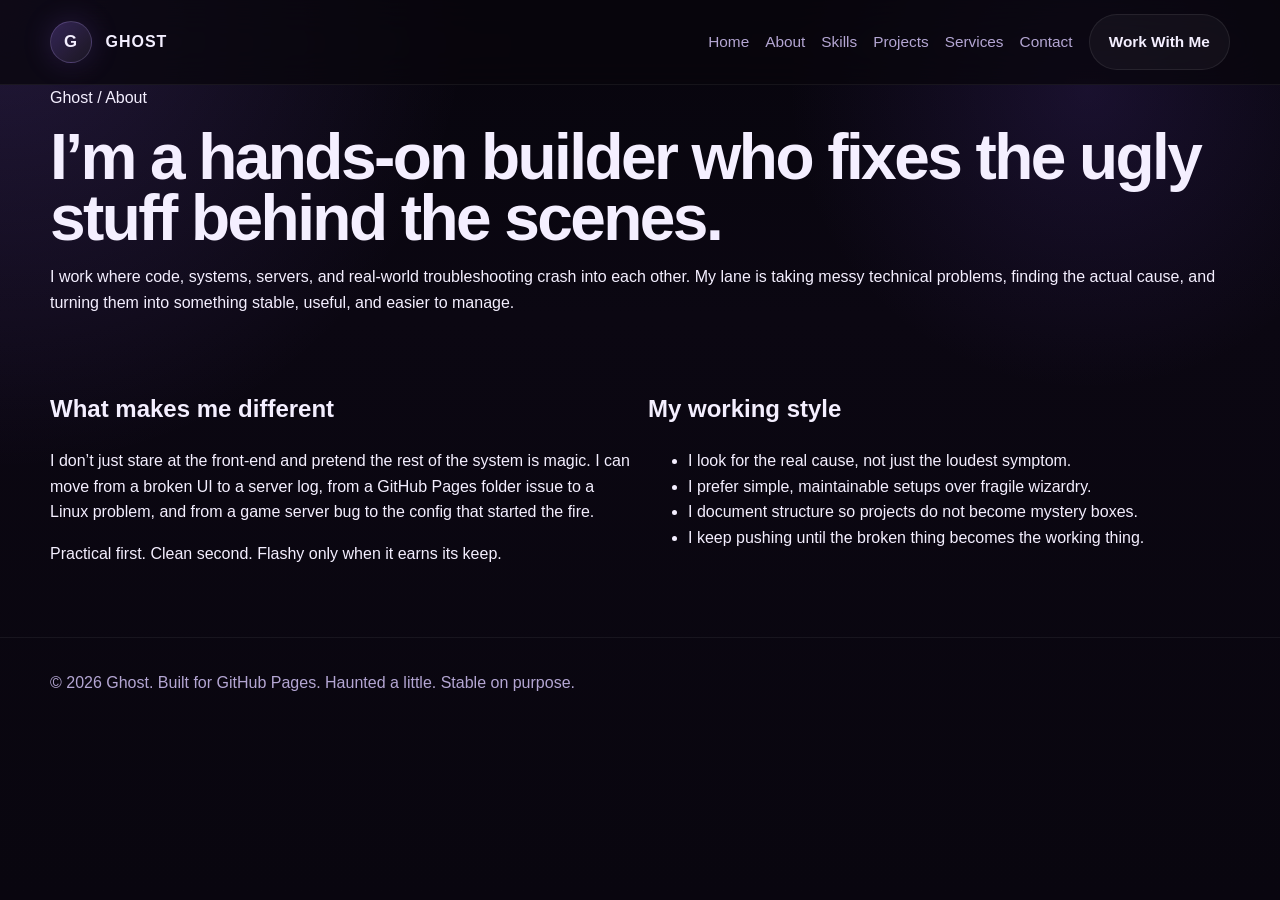
==== about/index.html @ 7b154790 "adding pages" ====
<!DOCTYPE html>
<html lang="en">
<head>
  <meta charset="UTF-8" />
  <meta name="viewport" content="width=device-width, initial-scale=1.0" />
  <title>About Ghost | Builder, Troubleshooter, Systems Tinkerer</title>
  <meta name="description" content="Learn about Ghost's practical technical background across game servers, Linux, networking, and web projects." />
  <link rel="stylesheet" href="../assets/css/style.css" />
</head>
<body>
  <header class="topbar">
    <div class="container nav">
      <a class="brand" href="../" aria-label="Ghost home">
        <span class="brand-mark">G</span>
        <span>Ghost</span>
      </a>

      <nav class="nav-links" aria-label="Primary navigation">
        <a href="../">Home</a>
        <a href="../about/" class="active">About</a>
        <a href="../skills/">Skills</a>
        <a href="../projects/">Projects</a>
        <a href="../services/">Services</a>
        <a href="../contact/">Contact</a>
        <a class="button secondary" href="../contact/">Work With Me</a>
      </nav>
    </div>
  </header>

  <main>
    <section class="page-hero">
      <div class="container">
        <span class="breadcrumb">Ghost / About</span>
        <h1>I’m a hands-on builder who fixes the ugly stuff behind the scenes.</h1>
        <p>
          I work where code, systems, servers, and real-world troubleshooting crash into each other.
          My lane is taking messy technical problems, finding the actual cause, and turning them into something stable, useful, and easier to manage.
        </p>
      </div>
    </section>

    <section class="section">
      <div class="container grid two">
        <article class="page-card-large">
          <h2>What makes me different</h2>
          <p>
            I don’t just stare at the front-end and pretend the rest of the system is magic.
            I can move from a broken UI to a server log, from a GitHub Pages folder issue to a Linux problem,
            and from a game server bug to the config that started the fire.
          </p>
          <div class="callout">Practical first. Clean second. Flashy only when it earns its keep.</div>
        </article>

        <article class="page-card-large">
          <h2>My working style</h2>
          <ul class="feature-list">
            <li>I look for the real cause, not just the loudest symptom.</li>
            <li>I prefer simple, maintainable setups over fragile wizardry.</li>
            <li>I document structure so projects do not become mystery boxes.</li>
            <li>I keep pushing until the broken thing becomes the working thing.</li>
          </ul>
        </article>
      </div>
    </section>
  </main>

  <footer>
    <div class="container">
      <p>© <span id="year"></span> Ghost. Built for GitHub Pages. Haunted a little. Stable on purpose.</p>
    </div>
  </footer>

  <script src="../assets/js/main.js"></script>
</body>
</html>
---- assets/css/style.css ----
:root {
      --bg: #0a0711;
      --bg-soft: #130d1f;
      --panel: rgba(19, 13, 31, 0.86);
      --panel-2: rgba(27, 18, 44, 0.88);
      --line: rgba(176, 132, 255, 0.18);
      --text: #f4efff;
      --muted: #b4a6d3;
      --accent: #9b6dff;
      --accent-2: #c9b2ff;
      --success: #84ffcc;
      --shadow: 0 20px 50px rgba(0, 0, 0, 0.45);
      --radius: 22px;
      --radius-sm: 14px;
      --max: 1180px;
    }

    * {
      box-sizing: border-box;
    }

    html {
      scroll-behavior: smooth;
    }

    body {
      margin: 0;
      font-family: Inter, Segoe UI, Roboto, Helvetica, Arial, sans-serif;
      background:
        radial-gradient(circle at top left, rgba(155, 109, 255, 0.18), transparent 30%),
        radial-gradient(circle at 85% 10%, rgba(88, 56, 160, 0.22), transparent 22%),
        linear-gradient(180deg, #07050d 0%, #0b0712 35%, #09060f 100%);
      color: var(--text);
      line-height: 1.6;
      min-height: 100vh;
    }

    a {
      color: inherit;
      text-decoration: none;
    }

    img {
      max-width: 100%;
      display: block;
    }

    .container {
      width: min(var(--max), calc(100% - 2rem));
      margin: 0 auto;
    }

    .topbar {
      position: sticky;
      top: 0;
      z-index: 50;
      backdrop-filter: blur(18px);
      background: rgba(8, 6, 13, 0.75);
      border-bottom: 1px solid rgba(255, 255, 255, 0.06);
    }

    .nav {
      display: flex;
      align-items: center;
      justify-content: space-between;
      gap: 1rem;
      padding: 0.9rem 0;
    }

    .brand {
      display: flex;
      align-items: center;
      gap: 0.85rem;
      font-weight: 800;
      letter-spacing: 0.06em;
      text-transform: uppercase;
    }

    .brand-mark {
      width: 42px;
      height: 42px;
      border-radius: 50%;
      display: grid;
      place-items: center;
      font-size: 1.05rem;
      background: linear-gradient(135deg, rgba(155, 109, 255, 0.28), rgba(255,255,255,0.06));
      border: 1px solid rgba(201, 178, 255, 0.22);
      box-shadow: 0 0 30px rgba(155, 109, 255, 0.18);
    }

    .nav-links {
      display: flex;
      align-items: center;
      gap: 1rem;
      flex-wrap: wrap;
    }

    .nav-links a {
      color: var(--muted);
      font-size: 0.96rem;
      transition: 0.2s ease;
    }

    .nav-links a:hover,
    .nav-links a:focus {
      color: var(--text);
    }

    .button,
    button {
      border: 0;
      cursor: pointer;
      border-radius: 999px;
      padding: 0.9rem 1.2rem;
      font-weight: 700;
      transition: 0.22s ease;
    }

    .button.primary {
      background: linear-gradient(135deg, var(--accent), #6f41e6);
      color: white;
      box-shadow: 0 10px 30px rgba(104, 56, 224, 0.35);
    }

    .button.primary:hover {
      transform: translateY(-2px);
      box-shadow: 0 14px 36px rgba(104, 56, 224, 0.45);
    }

    .button.secondary {
      background: rgba(255,255,255,0.04);
      color: var(--text);
      border: 1px solid rgba(255,255,255,0.08);
    }

    .button.secondary:hover {
      background: rgba(255,255,255,0.08);
      transform: translateY(-2px);
    }

    .hero {
      padding: 5rem 0 3rem;
    }

    .hero-grid {
      display: grid;
      grid-template-columns: 1.15fr 0.85fr;
      gap: 2rem;
      align-items: center;
    }

    .eyebrow {
      display: inline-flex;
      align-items: center;
      gap: 0.5rem;
      color: var(--accent-2);
      font-weight: 700;
      text-transform: uppercase;
      letter-spacing: 0.12em;
      font-size: 0.8rem;
      padding: 0.45rem 0.7rem;
      border-radius: 999px;
      background: rgba(155, 109, 255, 0.1);
      border: 1px solid rgba(155, 109, 255, 0.18);
    }

    h1 {
      font-size: clamp(2.4rem, 5vw, 5rem);
      line-height: 0.95;
      margin: 1rem 0;
      letter-spacing: -0.04em;
    }

    .hero p {
      color: var(--muted);
      font-size: 1.08rem;
      max-width: 62ch;
      margin-bottom: 1.4rem;
    }

    .hero-actions {
      display: flex;
      gap: 0.85rem;
      flex-wrap: wrap;
      margin-bottom: 1.5rem;
    }

    .stats {
      display: grid;
      grid-template-columns: repeat(3, 1fr);
      gap: 0.9rem;
      margin-top: 1.2rem;
    }

    .stat {
      padding: 1rem;
      background: rgba(255,255,255,0.03);
      border: 1px solid rgba(255,255,255,0.06);
      border-radius: var(--radius-sm);
    }

    .stat strong {
      display: block;
      font-size: 1.35rem;
      margin-bottom: 0.15rem;
    }

    .hero-card {
      position: relative;
      background: linear-gradient(180deg, rgba(25, 17, 40, 0.96), rgba(14, 10, 23, 0.96));
      border: 1px solid var(--line);
      border-radius: 30px;
      padding: 1.35rem;
      box-shadow: var(--shadow);
      overflow: hidden;
    }

    .hero-card::before {
      content: "";
      position: absolute;
      inset: -35% auto auto -10%;
      width: 220px;
      height: 220px;
      border-radius: 50%;
      background: radial-gradient(circle, rgba(155,109,255,0.24), transparent 70%);
      pointer-events: none;
    }

    .ghost-orb {
      border-radius: 26px;
      min-height: 360px;
      background:
        radial-gradient(circle at 50% 35%, rgba(255,255,255,0.12), transparent 16%),
        radial-gradient(circle at 50% 20%, rgba(185,145,255,0.25), transparent 25%),
        linear-gradient(180deg, rgba(155,109,255,0.15), rgba(255,255,255,0.02));
      border: 1px solid rgba(255,255,255,0.06);
      display: grid;
      place-items: center;
      padding: 1rem;
      text-align: center;
    }

    .ghost {
      width: min(260px, 78%);
      aspect-ratio: 1 / 1.05;
      position: relative;
      filter: drop-shadow(0 25px 45px rgba(107, 56, 224, 0.4));
      animation: floaty 4.2s ease-in-out infinite;
    }

    .ghost-body {
      position: absolute;
      inset: 0;
      background: linear-gradient(180deg, #f6f2ff 0%, #d8c7ff 55%, #b993ff 100%);
      border-radius: 45% 45% 34% 34% / 38% 38% 26% 26%;
      clip-path: polygon(17% 0%, 83% 0%, 100% 45%, 100% 80%, 87% 73%, 77% 86%, 63% 72%, 50% 88%, 36% 72%, 22% 86%, 12% 73%, 0% 80%, 0% 45%);
    }

    .ghost-face {
      position: absolute;
      inset: 0;
    }

    .eye {
      position: absolute;
      width: 16%;
      aspect-ratio: 1;
      border-radius: 50%;
      background: #1b1430;
      top: 34%;
    }

    .eye.left { left: 29%; }
    .eye.right { right: 29%; }

    .mouth {
      position: absolute;
      width: 16%;
      height: 12%;
      left: 42%;
      top: 53%;
      border-radius: 0 0 50px 50px;
      background: #1b1430;
    }

    .badge-stack {
      display: grid;
      grid-template-columns: repeat(2, 1fr);
      gap: 0.75rem;
      margin-top: 1rem;
    }

    .badge {
      padding: 0.85rem;
      border-radius: 16px;
      background: rgba(255,255,255,0.045);
      border: 1px solid rgba(255,255,255,0.07);
      color: var(--muted);
      font-size: 0.95rem;
    }

    .section {
      padding: 2.4rem 0;
    }

    .section-header {
      display: flex;
      justify-content: space-between;
      align-items: end;
      gap: 1rem;
      margin-bottom: 1.3rem;
      flex-wrap: wrap;
    }

    .section-header h2 {
      font-size: clamp(1.6rem, 3vw, 2.6rem);
      margin: 0;
      letter-spacing: -0.03em;
    }

    .section-header p {
      margin: 0;
      color: var(--muted);
      max-width: 65ch;
    }

    .grid {
      display: grid;
      gap: 1rem;
    }

    .grid.two {
      grid-template-columns: repeat(2, 1fr);
    }

    .grid.three {
      grid-template-columns: repeat(3, 1fr);
    }

    .card {
      background: var(--panel);
      border: 1px solid var(--line);
      border-radius: var(--radius);
      padding: 1.25rem;
      box-shadow: var(--shadow);
    }

    .card h3 {
      margin-top: 0;
      margin-bottom: 0.5rem;
      font-size: 1.15rem;
    }

    .card p {
      color: var(--muted);
      margin: 0;
    }

    .pill-row {
      display: flex;
      flex-wrap: wrap;
      gap: 0.6rem;
      margin-top: 1rem;
    }

    .pill {
      padding: 0.5rem 0.8rem;
      border-radius: 999px;
      background: rgba(155, 109, 255, 0.12);
      border: 1px solid rgba(155, 109, 255, 0.18);
      color: var(--accent-2);
      font-size: 0.92rem;
      font-weight: 600;
    }

    .skill-list {
      list-style: none;
      padding: 0;
      margin: 0;
      display: grid;
      gap: 0.8rem;
    }

    .skill-list li {
      display: flex;
      align-items: start;
      gap: 0.8rem;
      color: var(--muted);
      padding: 0.9rem 0;
      border-bottom: 1px solid rgba(255,255,255,0.06);
    }

    .skill-list li:last-child {
      border-bottom: 0;
      padding-bottom: 0;
    }

    .check {
      width: 28px;
      height: 28px;
      display: grid;
      place-items: center;
      border-radius: 50%;
      background: rgba(132,255,204,0.11);
      color: var(--success);
      font-weight: 900;
      flex: none;
      margin-top: 0.1rem;
    }

    .project-card {
      position: relative;
      overflow: hidden;
    }

    .project-card::after {
      content: "";
      position: absolute;
      inset: auto -10% -40% auto;
      width: 180px;
      height: 180px;
      border-radius: 50%;
      background: radial-gradient(circle, rgba(155,109,255,0.15), transparent 70%);
      pointer-events: none;
    }

    .project-tag {
      display: inline-block;
      font-size: 0.78rem;
      font-weight: 700;
      text-transform: uppercase;
      letter-spacing: 0.08em;
      color: var(--accent-2);
      margin-bottom: 0.65rem;
    }

    .timeline {
      display: grid;
      gap: 1rem;
    }

    .timeline-item {
      display: grid;
      grid-template-columns: 90px 1fr;
      gap: 1rem;
      padding: 1rem;
      border-radius: 18px;
      background: rgba(255,255,255,0.03);
      border: 1px solid rgba(255,255,255,0.06);
    }

    .timeline-item .time {
      color: var(--accent-2);
      font-weight: 700;
    }

    .cta {
      margin: 2.5rem 0 4rem;
      background: linear-gradient(135deg, rgba(155,109,255,0.18), rgba(15,10,24,0.98));
      border: 1px solid rgba(201,178,255,0.15);
      border-radius: 28px;
      padding: 1.5rem;
      box-shadow: var(--shadow);
    }

    .cta-grid {
      display: grid;
      grid-template-columns: 1.1fr 0.9fr;
      gap: 1rem;
      align-items: center;
    }

    .contact-box {
      background: rgba(255,255,255,0.04);
      border: 1px solid rgba(255,255,255,0.07);
      border-radius: 20px;
      padding: 1rem;
    }

    .contact-box p {
      margin: 0.3rem 0;
      color: var(--muted);
    }

    footer {
      padding: 1rem 0 2rem;
      color: var(--muted);
      border-top: 1px solid rgba(255,255,255,0.06);
      margin-top: 2rem;
    }

    .muted {
      color: var(--muted);
    }

    @keyframes floaty {
      0%, 100% { transform: translateY(0px); }
      50% { transform: translateY(-10px); }
    }

    @media (max-width: 960px) {
      .hero-grid,
      .cta-grid,
      .grid.three,
      .grid.two {
        grid-template-columns: 1fr;
      }

      .stats {
        grid-template-columns: 1fr;
      }

      .timeline-item {
        grid-template-columns: 1fr;
      }

      .nav {
        align-items: flex-start;
        flex-direction: column;
      }
    }

    @media (max-width: 640px) {
      .hero {
        padding-top: 3.5rem;
      }

      h1 {
        font-size: 2.45rem;
      }

      .container {
        width: min(var(--max), calc(100% - 1rem));
      }

      .nav-links {
        gap: 0.7rem;
      }
    }

/* Utility classes moved out of inline HTML */
.cta-title {
  margin: 0.8rem 0 0.6rem;
}

.cta-text {
  margin: 0;
  max-width: 62ch;
}

.contact-title {
  margin-top: 0;
}

.contact-actions {
  margin-top: 1rem;
  margin-bottom: 0;
}
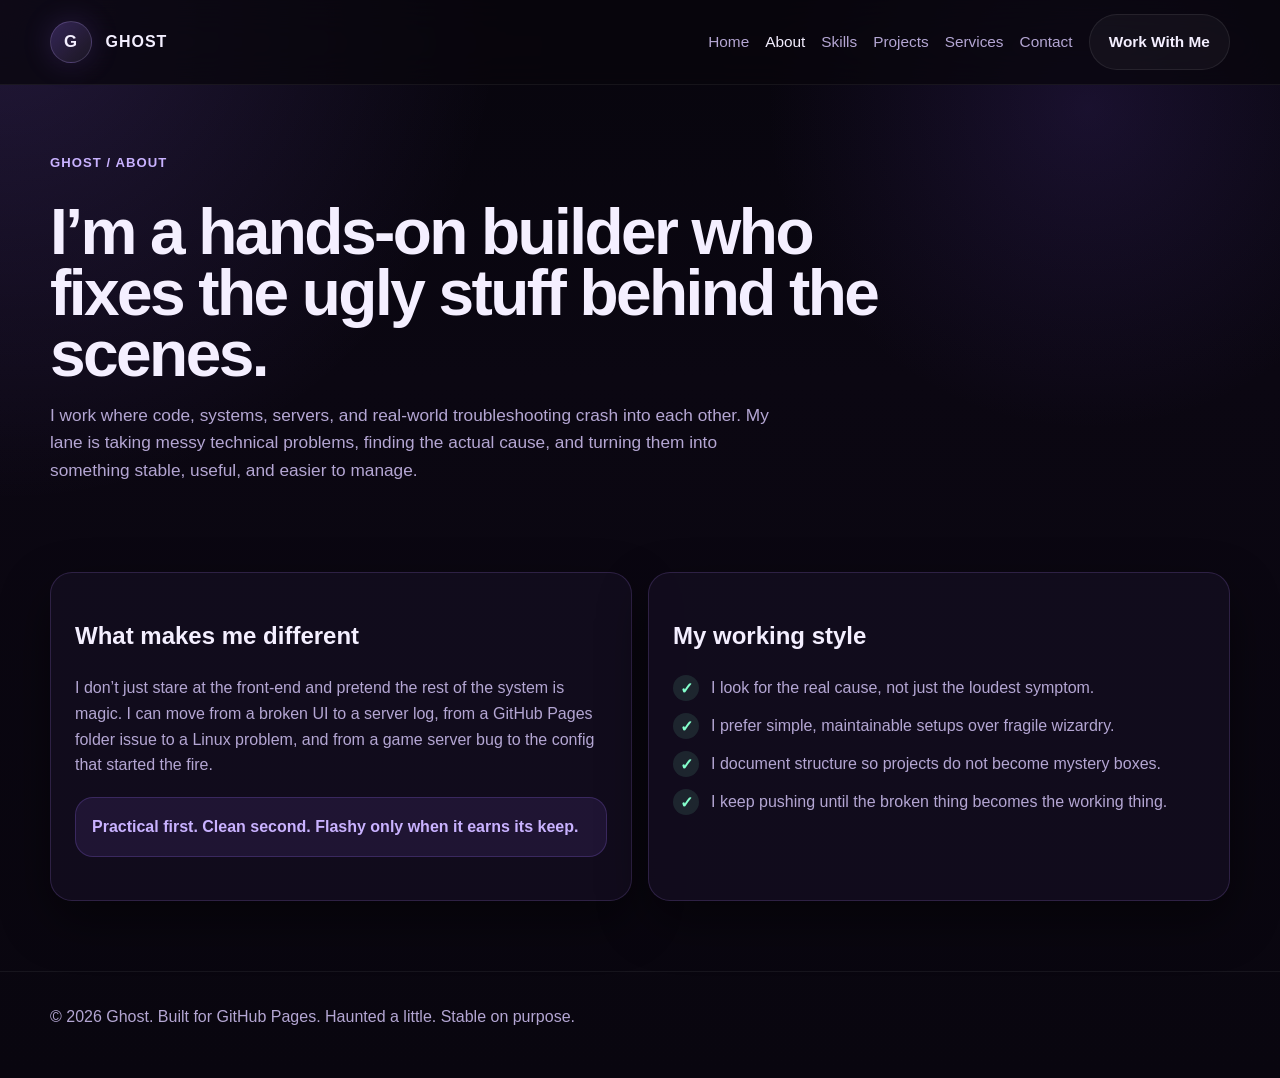
==== commit 47031898: "isues" ====
--- a/about/index.html
+++ b/about/index.html
@@ -5,6 +5,7 @@
   <meta name="viewport" content="width=device-width, initial-scale=1.0" />
   <title>About Ghost | Builder, Troubleshooter, Systems Tinkerer</title>
   <meta name="description" content="Learn about Ghost's practical technical background across game servers, Linux, networking, and web projects." />
+  <link rel="icon" type="image/svg+xml" href="data:image/svg+xml,%3Csvg xmlns='http://www.w3.org/2000/svg' viewBox='0 0 100 100'%3E%3Ccircle cx='50' cy='50' r='50' fill='%239b6dff'/%3E%3Ctext x='50' y='68' font-size='55' font-weight='800' font-family='Inter,sans-serif' text-anchor='middle' fill='white'%3EG%3C/text%3E%3C/svg%3E" />
   <link rel="stylesheet" href="../assets/css/style.css" />
 </head>
 <body>
@@ -14,6 +15,12 @@
         <span class="brand-mark">G</span>
         <span>Ghost</span>
       </a>
+
+      <button class="menu-toggle" aria-label="Toggle navigation menu">
+        <span></span>
+        <span></span>
+        <span></span>
+      </button>
 
       <nav class="nav-links" aria-label="Primary navigation">
         <a href="../">Home</a>
--- a/assets/css/style.css
+++ b/assets/css/style.css
@@ -226,77 +226,62 @@
       pointer-events: none;
     }
 
-    .ghost-orb {
+    .hero-image-wrap {
       border-radius: 26px;
       min-height: 360px;
       background:
-        radial-gradient(circle at 50% 35%, rgba(255,255,255,0.12), transparent 16%),
-        radial-gradient(circle at 50% 20%, rgba(185,145,255,0.25), transparent 25%),
-        linear-gradient(180deg, rgba(155,109,255,0.15), rgba(255,255,255,0.02));
+        radial-gradient(circle at 50% 20%, rgba(185,145,255,0.18), transparent 25%),
+        linear-gradient(180deg, rgba(155,109,255,0.10), rgba(255,255,255,0.02));
       border: 1px solid rgba(255,255,255,0.06);
-      display: grid;
-      place-items: center;
-      padding: 1rem;
-      text-align: center;
-    }
-
-    .ghost {
-      width: min(260px, 78%);
-      aspect-ratio: 1 / 1.05;
-      position: relative;
-      filter: drop-shadow(0 25px 45px rgba(107, 56, 224, 0.4));
-      animation: floaty 4.2s ease-in-out infinite;
-    }
-
-    .ghost-body {
-      position: absolute;
-      inset: 0;
-      background: linear-gradient(180deg, #f6f2ff 0%, #d8c7ff 55%, #b993ff 100%);
-      border-radius: 45% 45% 34% 34% / 38% 38% 26% 26%;
-      clip-path: polygon(17% 0%, 83% 0%, 100% 45%, 100% 80%, 87% 73%, 77% 86%, 63% 72%, 50% 88%, 36% 72%, 22% 86%, 12% 73%, 0% 80%, 0% 45%);
-    }
-
-    .ghost-face {
-      position: absolute;
-      inset: 0;
-    }
-
-    .eye {
-      position: absolute;
-      width: 16%;
-      aspect-ratio: 1;
-      border-radius: 50%;
-      background: #1b1430;
-      top: 34%;
-    }
-
-    .eye.left { left: 29%; }
-    .eye.right { right: 29%; }
-
-    .mouth {
-      position: absolute;
-      width: 16%;
-      height: 12%;
-      left: 42%;
-      top: 53%;
-      border-radius: 0 0 50px 50px;
-      background: #1b1430;
-    }
-
-    .badge-stack {
-      display: grid;
-      grid-template-columns: repeat(2, 1fr);
-      gap: 0.75rem;
-      margin-top: 1rem;
-    }
-
-    .badge {
-      padding: 0.85rem;
-      border-radius: 16px;
-      background: rgba(255,255,255,0.045);
-      border: 1px solid rgba(255,255,255,0.07);
-      color: var(--muted);
-      font-size: 0.95rem;
+      display: flex;
+      align-items: center;
+      justify-content: center;
+      padding: 0.75rem;
+      overflow: hidden;
+      margin-bottom: 1rem;
+    }
+
+    .hero-card-image {
+      width: 100%;
+      max-width: 520px;
+      height: auto;
+      display: block;
+      object-fit: contain;
+      border-radius: 18px;
+      filter: drop-shadow(0 18px 35px rgba(107, 56, 224, 0.35));
+    }
+
+    /* Mobile menu toggle */
+    .menu-toggle {
+      display: none;
+      flex-direction: column;
+      gap: 5px;
+      background: none;
+      border: 0;
+      padding: 0.5rem;
+      cursor: pointer;
+      z-index: 60;
+    }
+
+    .menu-toggle span {
+      display: block;
+      width: 24px;
+      height: 2px;
+      background: var(--text);
+      border-radius: 2px;
+      transition: 0.3s ease;
+    }
+
+    .menu-toggle.active span:nth-child(1) {
+      transform: rotate(45deg) translate(5px, 5px);
+    }
+
+    .menu-toggle.active span:nth-child(2) {
+      opacity: 0;
+    }
+
+    .menu-toggle.active span:nth-child(3) {
+      transform: rotate(-45deg) translate(5px, -5px);
     }
 
     .section {
@@ -343,6 +328,13 @@
       border-radius: var(--radius);
       padding: 1.25rem;
       box-shadow: var(--shadow);
+      transition: transform 0.25s ease, box-shadow 0.25s ease, border-color 0.25s ease;
+    }
+
+    .card:hover {
+      transform: translateY(-4px);
+      box-shadow: 0 24px 60px rgba(0, 0, 0, 0.5);
+      border-color: rgba(176, 132, 255, 0.3);
     }
 
     .card h3 {
@@ -493,10 +485,7 @@
       color: var(--muted);
     }
 
-    @keyframes floaty {
-      0%, 100% { transform: translateY(0px); }
-      50% { transform: translateY(-10px); }
-    }
+
 
     @media (max-width: 960px) {
       .hero-grid,
@@ -515,8 +504,22 @@
       }
 
       .nav {
-        align-items: flex-start;
+        flex-wrap: wrap;
+      }
+
+      .menu-toggle {
+        display: flex;
+      }
+
+      .nav-links {
+        display: none;
         flex-direction: column;
+        width: 100%;
+        padding: 0.5rem 0;
+      }
+
+      .nav-links.open {
+        display: flex;
       }
     }
 
@@ -556,3 +559,102 @@
   margin-top: 1rem;
   margin-bottom: 0;
 }
+
+/* Multi-page additions */
+.page-hero {
+  padding: 4rem 0 2rem;
+}
+
+.page-hero h1 {
+  max-width: 900px;
+}
+
+.page-hero p {
+  color: var(--muted);
+  font-size: 1.08rem;
+  max-width: 76ch;
+}
+
+.breadcrumb {
+  display: inline-flex;
+  gap: 0.45rem;
+  align-items: center;
+  color: var(--accent-2);
+  font-weight: 700;
+  font-size: 0.82rem;
+  letter-spacing: 0.08em;
+  text-transform: uppercase;
+  margin-bottom: 0.8rem;
+}
+
+.page-card-large {
+  background: var(--panel);
+  border: 1px solid var(--line);
+  border-radius: var(--radius);
+  padding: 1.5rem;
+  box-shadow: var(--shadow);
+}
+
+.page-card-large p {
+  color: var(--muted);
+}
+
+.feature-list {
+  list-style: none;
+  padding: 0;
+  margin: 1rem 0 0;
+  display: grid;
+  gap: 0.75rem;
+}
+
+.feature-list li {
+  display: flex;
+  gap: 0.75rem;
+  align-items: flex-start;
+  color: var(--muted);
+}
+
+.feature-list li::before {
+  content: "✓";
+  display: grid;
+  place-items: center;
+  width: 26px;
+  height: 26px;
+  border-radius: 50%;
+  background: rgba(132,255,204,0.11);
+  color: var(--success);
+  font-weight: 900;
+  flex: none;
+}
+
+.callout {
+  margin: 1.2rem 0;
+  padding: 1rem;
+  border-radius: 18px;
+  border: 1px solid rgba(155, 109, 255, 0.22);
+  background: rgba(155, 109, 255, 0.1);
+  color: var(--accent-2);
+  font-weight: 700;
+}
+
+.nav-links a.active {
+  color: var(--text);
+}
+
+.service-price {
+  display: inline-block;
+  margin-top: 0.75rem;
+  color: var(--success);
+  font-weight: 800;
+}
+
+.code-note {
+  font-family: Consolas, Monaco, monospace;
+  color: var(--accent-2);
+  background: rgba(255,255,255,0.045);
+  border: 1px solid rgba(255,255,255,0.07);
+  border-radius: 12px;
+  padding: 0.65rem 0.8rem;
+  display: inline-block;
+  margin-top: 0.8rem;
+}
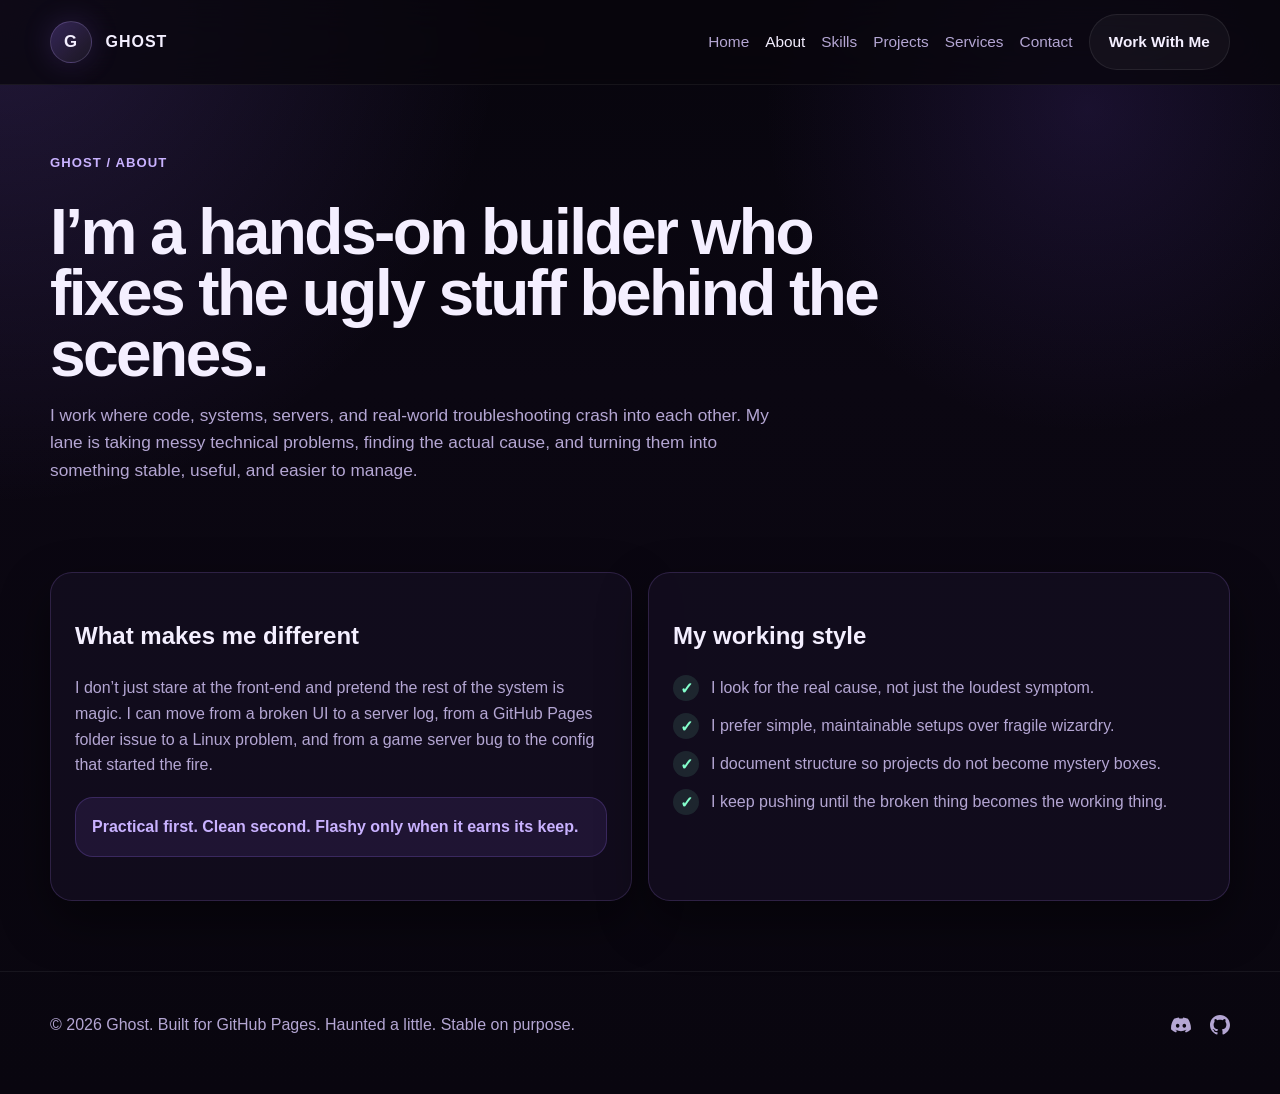
==== commit 6566436d: "discord" ====
--- a/about/index.html
+++ b/about/index.html
@@ -72,8 +72,20 @@
   </main>
 
   <footer>
-    <div class="container">
+    <div class="container footer-content">
       <p>© <span id="year"></span> Ghost. Built for GitHub Pages. Haunted a little. Stable on purpose.</p>
+      <div class="footer-socials">
+        <a href="https://discord.gg/aFdG89ye7g" target="_blank" rel="noopener" aria-label="Discord Server">
+          <svg xmlns="http://www.w3.org/2000/svg" viewBox="0 0 127.14 96.36" width="20" height="20" fill="currentColor">
+            <path d="M107.7,8.07A105.15,105.15,0,0,0,77.26,0a77.19,77.19,0,0,0-3.3,6.83A96.67,96.67,0,0,0,53.22,6.83,77.19,77.19,0,0,0,49.88,0,105.15,105.15,0,0,0,19.44,8.07C3.66,31.58-1.86,54.65,1,77.53A105.73,105.73,0,0,0,32,96.36a77.7,77.7,0,0,0,6.63-10.85,68.43,68.43,0,0,1-10.4-5A52.91,52.91,0,0,0,30,78.89a75.76,75.76,0,0,0,67.18,0,52.91,52.91,0,0,0,1.75,1.66,68.43,68.43,0,0,1-10.4,5,77.7,77.7,0,0,0,6.63,10.85,105.73,105.73,0,0,0,31-18.83C129,54.65,122.58,31.58,107.7,8.07ZM42.45,65.69C36.18,65.69,31,60,31,53S36.18,40.36,42.45,40.36,53.9,46,53.9,53,48.72,65.69,42.45,65.69Zm42.24,0C78.41,65.69,73.24,60,73.24,53S78.41,40.36,84.69,40.36,96.14,46,96.14,53,91,65.69,84.69,65.69Z"/>
+          </svg>
+        </a>
+        <a href="https://github.com/GHOSTA1PHA1" target="_blank" rel="noopener" aria-label="GitHub Profile">
+          <svg xmlns="http://www.w3.org/2000/svg" viewBox="0 0 24 24" width="20" height="20" fill="currentColor">
+            <path d="M12 0c-6.626 0-12 5.373-12 12 0 5.302 3.438 9.8 8.207 11.387.599.111.793-.261.793-.577v-2.234c-3.338.726-4.033-1.416-4.033-1.416-.546-1.387-1.333-1.756-1.333-1.756-1.089-.745.083-.729.083-.729 1.205.084 1.839 1.237 1.839 1.237 1.07 1.834 2.807 1.304 3.492.997.107-.775.418-1.305.762-1.604-2.665-.305-5.467-1.334-5.467-5.931 0-1.311.469-2.381 1.236-3.221-.124-.303-.535-1.524.117-3.176 0 0 1.008-.322 3.301 1.23.957-.266 1.983-.399 3.003-.404 1.02.005 2.047.138 3.006.404 2.291-1.552 3.297-1.23 3.297-1.23.653 1.653.242 2.874.118 3.176.77.84 1.235 1.911 1.235 3.221 0 4.609-2.807 5.624-5.479 5.921.43.372.823 1.102.823 2.222v3.293c0 .319.192.694.801.576 4.765-1.589 8.199-6.086 8.199-11.386 0-6.627-5.373-12-12-12z"/>
+          </svg>
+        </a>
+      </div>
     </div>
   </footer>
 
--- a/assets/css/style.css
+++ b/assets/css/style.css
@@ -138,6 +138,23 @@
       transform: translateY(-2px);
     }
 
+    .button.discord {
+      background: #5865F2;
+      color: white;
+      box-shadow: 0 10px 30px rgba(88, 101, 242, 0.3);
+      border: 1px solid rgba(255, 255, 255, 0.08);
+      display: inline-flex;
+      align-items: center;
+      justify-content: center;
+      gap: 0.55rem;
+    }
+
+    .button.discord:hover {
+      background: #4752C4;
+      transform: translateY(-2px);
+      box-shadow: 0 14px 36px rgba(88, 101, 242, 0.45);
+    }
+
     .hero {
       padding: 5rem 0 3rem;
     }
@@ -475,10 +492,43 @@
     }
 
     footer {
-      padding: 1rem 0 2rem;
+      padding: 1.5rem 0 2.5rem;
       color: var(--muted);
       border-top: 1px solid rgba(255,255,255,0.06);
       margin-top: 2rem;
+    }
+
+    .footer-content {
+      display: flex;
+      justify-content: space-between;
+      align-items: center;
+      flex-wrap: wrap;
+      gap: 1.2rem;
+    }
+
+    .footer-socials {
+      display: flex;
+      gap: 1.2rem;
+      align-items: center;
+    }
+
+    .footer-socials a {
+      color: var(--muted);
+      transition: color 0.22s ease, transform 0.22s ease;
+      display: inline-flex;
+    }
+
+    .footer-socials a:hover {
+      color: var(--accent-2);
+      transform: translateY(-2px);
+    }
+
+    .footer-socials svg {
+      transition: filter 0.22s ease;
+    }
+
+    .footer-socials a:hover svg {
+      filter: drop-shadow(0 0 8px var(--accent));
     }
 
     .muted {
